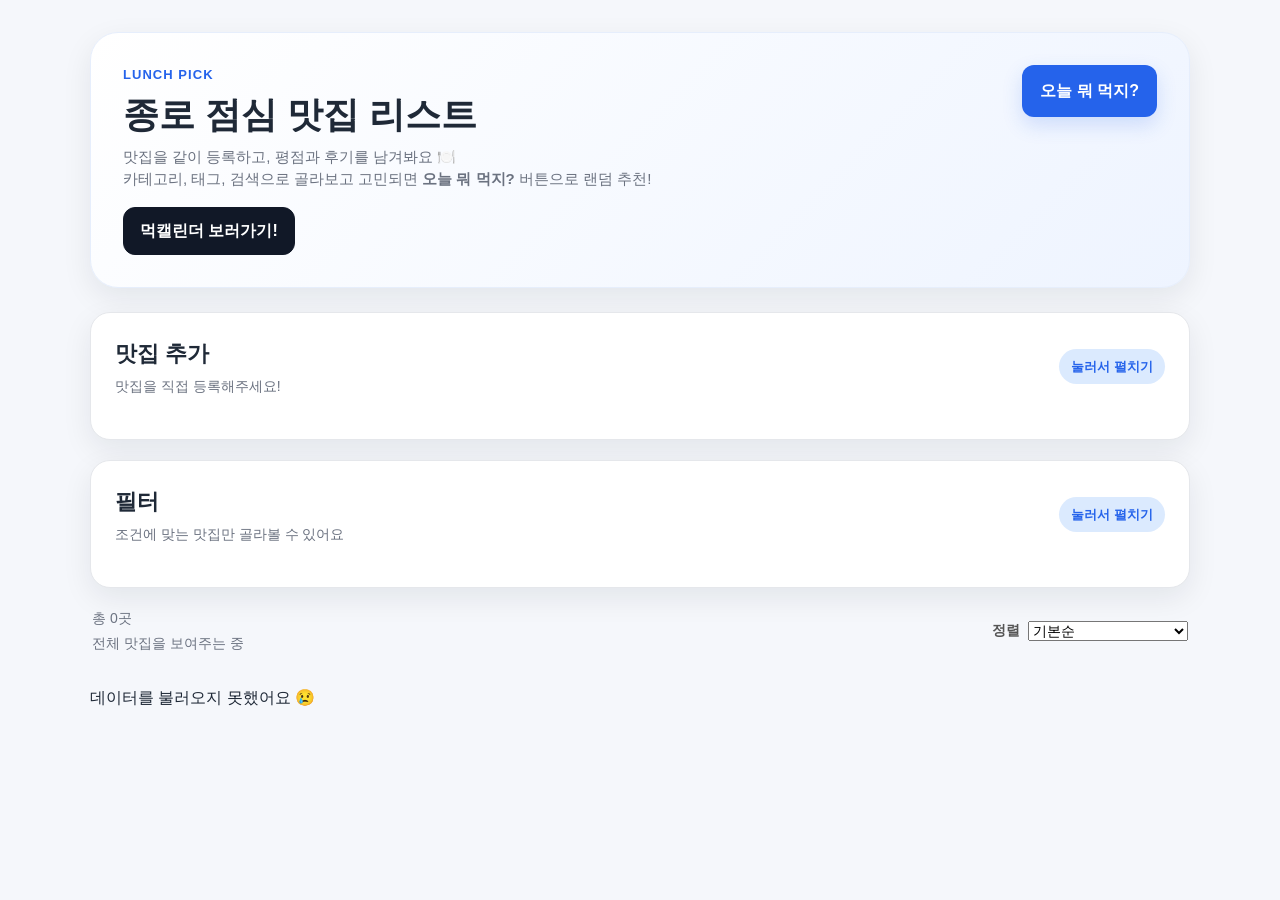
==== index.html @ 469812d0 "평점 수정기능 업데이트" ====
<!doctype html>
<html lang="ko">
  <head>
    <meta charset="UTF-8" />
    <meta name="viewport" content="width=device-width, initial-scale=1.0" />
    <title>종로 점심 맛집 리스트</title>
    <link rel="stylesheet" href="style.css?1" />
  </head>
  <body>
    <div class="container">
      <header class="hero">
        <div>
          <p class="eyebrow">Lunch Pick</p>
          <h1>종로 점심 맛집 리스트</h1>
          <p class="hero-desc">
            맛집을 같이 등록하고, 평점과 후기를 남겨봐요 🍽️<br />
            카테고리, 태그, 검색으로 골라보고 고민되면
            <strong>오늘 뭐 먹지?</strong> 버튼으로 랜덤 추천!
          </p>

          <div class="hero-links">
            <a
              href="https://www.notion.so/7b2b4b9c5d74471f92c752cb8898f00f?v=bfe528cc08d94f528c90e858dbb7b0a2"
              target="_blank"
              rel="noopener noreferrer"
              class="notion-link-btn"
            >
              먹캘린더 보러가기!
            </a>
          </div>
        </div>

        <button id="randomBtn" class="random-btn" type="button">
          오늘 뭐 먹지?
        </button>
      </header>

      <section
        id="randomResult"
        class="random-result hidden"
        aria-live="polite"
      >
        <div class="random-result__content">
          <p class="random-result__label">오늘의 추천</p>
          <h2 id="randomName">맛집 이름</h2>
          <p id="randomMeta" class="random-meta"></p>
          <p id="randomComment" class="random-comment"></p>
        </div>
        <a
          id="randomMapLink"
          class="map-link"
          href="#"
          target="_blank"
          rel="noopener noreferrer"
          >네이버지도 보기</a
        >
      </section>

      <section class="panel add-panel">
        <details class="add-accordion">
          <summary class="add-accordion__summary">
            <div class="section-title-wrap summary-title">
              <div>
                <h2>맛집 추가</h2>
                <p>맛집을 직접 등록해주세요!</p>
              </div>
              <span class="accordion-hint">눌러서 펼치기</span>
            </div>
          </summary>

          <div class="add-accordion__content">
            <form id="addRestaurantForm" class="add-form">
              <div class="form-grid">
                <div class="form-group">
                  <label for="nameInput">가게 이름 *</label>
                  <input
                    type="text"
                    id="nameInput"
                    placeholder="예: 부자돈까스"
                    required
                  />
                </div>

                <div class="form-group">
                  <label for="categoryInput">카테고리</label>
                  <input
                    type="text"
                    id="categoryInput"
                    placeholder="예: 한식, 중식, 카페"
                  />
                </div>

                <div class="form-group">
                  <label for="priceInput">가격</label>
                  <input
                    type="number"
                    id="priceInput"
                    placeholder="예: 10000"
                    min="0"
                  />
                </div>

                <div class="form-group">
                  <label for="createdByInput">등록자</label>
                  <input
                    type="text"
                    id="createdByInput"
                    placeholder="예: 수지"
                  />
                </div>

                <div class="form-group full-width">
                  <label for="commentInput">한줄 설명</label>
                  <input
                    type="text"
                    id="commentInput"
                    placeholder="예: 만두가 맛있고 빨리 나옴"
                  />
                </div>

                <div class="form-group full-width">
                  <label for="tagsInput">태그</label>
                  <input
                    type="text"
                    id="tagsInput"
                    placeholder="예: 혼밥,가성비,빠름"
                  />
                </div>

                <div class="form-group full-width">
                  <label for="mapUrlInput">네이버지도 링크</label>
                  <input
                    type="url"
                    id="mapUrlInput"
                    placeholder="https://map.naver.com/..."
                  />
                </div>
              </div>

              <div class="form-actions">
                <button type="submit" class="primary-btn">맛집 추가하기</button>
              </div>
            </form>
          </div>
        </details>
      </section>

      <section class="panel filters-panel">
        <details class="filter-accordion">
          <summary class="filter-accordion__summary">
            <div class="section-title-wrap summary-title">
              <div>
                <h2>필터</h2>
                <p>조건에 맞는 맛집만 골라볼 수 있어요</p>
              </div>
              <span class="accordion-hint">눌러서 펼치기</span>
            </div>
          </summary>

          <div class="filter-accordion__content">
            <div class="filter-grid">
              <div class="filter-group search-group">
                <label for="searchInput">검색</label>
                <input
                  type="text"
                  id="searchInput"
                  placeholder="가게 이름이나 코멘트 검색"
                />
              </div>

              <div class="filter-group">
                <label for="categoryFilter">카테고리</label>
                <select id="categoryFilter">
                  <option value="all">전체</option>
                </select>
              </div>

              <div class="filter-group full-width">
                <div class="tag-header">
                  <label>태그</label>
                  <button id="resetFiltersBtn" class="reset-btn" type="button">
                    필터 초기화
                  </button>
                </div>
                <div id="tagFilters" class="tag-filters"></div>
              </div>
            </div>
          </div>
        </details>
      </section>
      <section class="summary-bar">
        <div class="summary-info">
          <p id="resultCount">총 0곳</p>
          <p id="activeFilterText">전체 맛집을 보여주는 중</p>
        </div>

        <div class="summary-actions">
          <label for="sortFilter" class="sort-label">정렬</label>
          <select id="sortFilter" class="sort-select">
            <option value="default">기본순</option>
            <option value="priceAsc">가격 낮은순</option>
            <option value="priceDesc">가격 높은순</option>
            <option value="nameAsc">이름순</option>
            <option value="ratingDesc">평점 높은순</option>
            <option value="ratingCountDesc">평점 많은순</option>
          </select>
        </div>
      </section>

      <section>
        <div id="restaurantList" class="restaurant-list"></div>

        <div id="emptyState" class="empty-state hidden">
          <p>조건에 맞는 맛집이 없습니다 😢</p>
          <p>필터를 조금 풀어보거나 검색어를 바꿔보세요!</p>
        </div>
      </section>
    </div>

    <template id="restaurantCardTemplate">
      <article class="card">
        <div class="card-header">
          <div>
            <h3 class="card-title"></h3>
            <p class="card-category"></p>
          </div>
          <p class="card-price"></p>
        </div>

        <p class="card-comment"></p>

        <div class="card-rating-summary">
          <span class="rating-stars static-stars"></span>
          <span class="rating-score"></span>
        </div>

        <div class="card-tags"></div>

        <div class="rating-section">
          <div class="rating-section__top">
            <strong>평점 남기기</strong>
            <span class="rating-guide">클릭해서 1~5점 남기기</span>
          </div>
          <div class="rating-buttons"></div>
        </div>

        <details class="review-section">
          <summary class="review-summary">후기 보기</summary>
          <div class="review-list"></div>
        </details>

        <div class="card-footer">
          <p class="card-created-by"></p>
          <a class="map-link" target="_blank" rel="noopener noreferrer"
            >네이버지도</a
          >
        </div>
      </article>
    </template>

    <div
      id="loadingOverlay"
      class="loading-overlay hidden"
      aria-live="polite"
      aria-busy="true"
    >
      <div class="loading-box">
        <div class="spinner"></div>
        <p>맛집 리스트 불러오는 중...!</p>
      </div>
    </div>
    <script src="script.js"></script>
  </body>
</html>
---- style.css ----
* {
  box-sizing: border-box;
}

:root {
  --bg: #f5f7fb;
  --card: #ffffff;
  --text: #1f2937;
  --subtext: #6b7280;
  --line: #e5e7eb;
  --primary: #2563eb;
  --primary-hover: #1d4ed8;
  --soft-primary: #dbeafe;
  --tag-bg: #eef2ff;
  --tag-text: #4338ca;
  --danger-soft: #fef2f2;
  --shadow: 0 10px 30px rgba(15, 23, 42, 0.08);
  --radius-lg: 20px;
  --radius-md: 14px;
  --radius-sm: 10px;
}

html,
body {
  margin: 0;
  padding: 0;
  font-family: "Pretendard", "Noto Sans KR", sans-serif;
  background: var(--bg);
  color: var(--text);
}

body {
  line-height: 1.5;
}

button,
input,
select {
  font: inherit;
}

button {
  cursor: pointer;
}

a {
  color: inherit;
  text-decoration: none;
}

.container {
  width: min(1100px, calc(100% - 32px));
  margin: 32px auto 60px;
}

.review-bottom {
  display: flex;
  justify-content: space-between;
  align-items: center;
  gap: 8px;
}

.review-edit-btn {
  padding: 4px 8px;
  border: 1px solid #ddd;
  border-radius: 6px;
  background: #fff;
  cursor: pointer;
  font-size: 12px;
}

.review-edit-btn:hover {
  background: #f5f5f5;
}

.summary-bar {
  display: flex;
  justify-content: space-between;
  align-items: center;
  gap: 16px;
  flex-wrap: wrap;
}

.summary-info {
  display: flex;
  flex-direction: column;
  gap: 4px;
}

.summary-actions {
  display: flex;
  align-items: center;
  gap: 8px;
}

.sort-label {
  font-size: 14px;
  font-weight: 600;
  color: #555;
}

.sort-select {
  min-width: 160px;
}

@media (max-width: 768px) {
  .summary-bar {
    align-items: stretch;
  }

  .summary-actions {
    justify-content: flex-end;
  }

  .sort-select {
    width: 100%;
    min-width: 0;
  }
}

.filter-accordion {
  width: 100%;
}

.filter-accordion__summary {
  list-style: none;
  cursor: pointer;
}

.filter-accordion__summary::-webkit-details-marker {
  display: none;
}

.filter-accordion__content {
  margin-top: 18px;
  padding-top: 18px;
  border-top: 1px solid var(--line);
}

.filter-accordion[open] .accordion-hint,
.add-accordion[open] .accordion-hint {
  background: #e5e7eb;
  color: #374151;
}

.loading-overlay {
  position: fixed;
  inset: 0;
  background: rgba(15, 23, 42, 0.35);
  display: flex;
  align-items: center;
  justify-content: center;
  z-index: 9999;
  backdrop-filter: blur(2px);
}

.loading-overlay.hidden {
  display: none;
}

.loading-box {
  min-width: 240px;
  background: #fff;
  border-radius: 18px;
  padding: 24px 28px;
  box-shadow: 0 18px 40px rgba(15, 23, 42, 0.2);
  text-align: center;
}

.loading-box p {
  margin: 14px 0 0;
  color: #374151;
  font-weight: 600;
}

.spinner {
  width: 42px;
  height: 42px;
  margin: 0 auto;
  border: 4px solid #dbeafe;
  border-top-color: var(--primary);
  border-radius: 50%;
  animation: spin 0.8s linear infinite;
}

@keyframes spin {
  to {
    transform: rotate(360deg);
  }
}

.hero-links {
  margin-top: 16px;
  display: flex;
  flex-wrap: wrap;
  gap: 10px;
}

.notion-link-btn {
  display: inline-flex;
  align-items: center;
  justify-content: center;
  padding: 11px 16px;
  border-radius: 12px;
  background: #111827;
  color: #ffffff;
  font-weight: 700;
  border: 1px solid #111827;
  transition: all 0.2s ease;
}

.notion-link-btn:hover {
  background: #1f2937;
  border-color: #1f2937;
  transform: translateY(-1px);
}

.add-accordion {
  width: 100%;
}

.add-accordion__summary {
  list-style: none;
  cursor: pointer;
}

.add-accordion__summary::-webkit-details-marker {
  display: none;
}

.summary-title {
  display: flex;
  align-items: center;
  justify-content: space-between;
  gap: 16px;
  margin-bottom: 0;
}

.accordion-hint {
  flex-shrink: 0;
  font-size: 13px;
  font-weight: 700;
  color: var(--primary);
  background: var(--soft-primary);
  padding: 8px 12px;
  border-radius: 999px;
}

.add-accordion__content {
  margin-top: 18px;
  padding-top: 18px;
  border-top: 1px solid var(--line);
}

.add-accordion[open] .accordion-hint {
  background: #e5e7eb;
  color: #374151;
}

.hero {
  display: flex;
  justify-content: space-between;
  align-items: flex-start;
  gap: 20px;
  background: linear-gradient(135deg, #ffffff 0%, #eef4ff 100%);
  border: 1px solid #e6eefc;
  border-radius: 28px;
  padding: 32px;
  box-shadow: var(--shadow);
  margin-bottom: 24px;
}

.eyebrow {
  margin: 0 0 8px;
  font-size: 13px;
  font-weight: 700;
  color: var(--primary);
  letter-spacing: 0.08em;
  text-transform: uppercase;
}

.hero h1 {
  margin: 0 0 10px;
  font-size: 36px;
  line-height: 1.2;
}

.hero-desc {
  margin: 0;
  color: var(--subtext);
  font-size: 15px;
}

.random-btn,
.primary-btn,
.reset-btn,
.star-rate-btn,
.tag-chip {
  border: none;
  transition: all 0.2s ease;
}

.random-btn,
.primary-btn {
  background: var(--primary);
  color: #fff;
  border-radius: 12px;
  padding: 14px 18px;
  font-weight: 700;
  box-shadow: 0 8px 20px rgba(37, 99, 235, 0.18);
}

.random-btn:hover,
.primary-btn:hover {
  background: var(--primary-hover);
  transform: translateY(-1px);
}

.panel {
  background: var(--card);
  border: 1px solid var(--line);
  border-radius: var(--radius-lg);
  padding: 24px;
  box-shadow: var(--shadow);
  margin-bottom: 20px;
}

.section-title-wrap {
  margin-bottom: 18px;
}

.section-title-wrap h2 {
  margin: 0 0 6px;
  font-size: 22px;
}

.section-title-wrap p {
  margin: 0;
  color: var(--subtext);
  font-size: 14px;
}

.random-result {
  display: flex;
  justify-content: space-between;
  align-items: center;
  gap: 20px;
  background: #fff8eb;
  border: 1px solid #fde7b0;
  border-radius: var(--radius-lg);
  padding: 22px 24px;
  margin-bottom: 20px;
  box-shadow: var(--shadow);
}

.random-result.hidden,
.empty-state.hidden {
  display: none;
}

.random-result__label {
  margin: 0 0 8px;
  color: #b45309;
  font-size: 13px;
  font-weight: 700;
}

.random-result h2 {
  margin: 0 0 8px;
  font-size: 28px;
}

.random-meta,
.random-comment {
  margin: 0;
  color: #6b4f1d;
}

.random-comment {
  margin-top: 6px;
}

.map-link {
  display: inline-flex;
  align-items: center;
  justify-content: center;
  min-width: 120px;
  padding: 10px 14px;
  background: #fff;
  border: 1px solid var(--line);
  border-radius: 10px;
  font-weight: 600;
  color: var(--text);
}

.map-link:hover {
  border-color: var(--primary);
  color: var(--primary);
}

.add-form,
.filter-grid {
  display: grid;
  gap: 16px;
}

.form-grid {
  display: grid;
  grid-template-columns: repeat(2, minmax(0, 1fr));
  gap: 16px;
}

.form-group,
.filter-group {
  display: flex;
  flex-direction: column;
  gap: 8px;
}

.form-group label,
.filter-group label {
  font-size: 14px;
  font-weight: 700;
}

.form-group input,
.filter-group input,
.filter-group select {
  width: 100%;
  height: 46px;
  padding: 0 14px;
  border: 1px solid var(--line);
  border-radius: 12px;
  background: #fff;
  color: var(--text);
}

.form-group input:focus,
.filter-group input:focus,
.filter-group select:focus {
  outline: none;
  border-color: #93c5fd;
  box-shadow: 0 0 0 4px rgba(147, 197, 253, 0.25);
}

.full-width {
  grid-column: 1 / -1;
}

.form-actions {
  margin-top: 4px;
}

.search-group {
  min-width: 0;
}

.tag-header {
  display: flex;
  align-items: center;
  justify-content: space-between;
  gap: 12px;
}

.reset-btn {
  background: #f3f4f6;
  color: #374151;
  border-radius: 10px;
  padding: 10px 14px;
  font-weight: 600;
}

.reset-btn:hover {
  background: #e5e7eb;
}

.tag-filters {
  display: flex;
  flex-wrap: wrap;
  gap: 10px;
}

.tag-chip {
  background: #f8fafc;
  color: #334155;
  border: 1px solid #dbe3ef;
  border-radius: 999px;
  padding: 10px 14px;
  font-size: 14px;
  font-weight: 600;
}

.tag-chip:hover {
  border-color: #93c5fd;
  color: var(--primary);
}

.tag-chip.active {
  background: var(--soft-primary);
  color: var(--primary);
  border-color: #93c5fd;
}

.summary-bar {
  display: flex;
  justify-content: space-between;
  align-items: center;
  gap: 12px;
  margin: 18px 2px 16px;
  color: var(--subtext);
  font-size: 14px;
}

.summary-bar p {
  margin: 0;
}

.restaurant-list {
  display: grid;
  gap: 16px;
}

.card {
  background: var(--card);
  border: 1px solid var(--line);
  border-radius: var(--radius-lg);
  padding: 22px;
  box-shadow: var(--shadow);
}

.card-header {
  display: flex;
  justify-content: space-between;
  align-items: flex-start;
  gap: 16px;
  margin-bottom: 12px;
}

.card-title {
  margin: 0 0 6px;
  font-size: 22px;
  line-height: 1.3;
}

.card-category {
  margin: 0;
  color: var(--subtext);
  font-size: 14px;
  font-weight: 600;
}

.card-price {
  margin: 0;
  white-space: nowrap;
  font-weight: 800;
  font-size: 18px;
  color: var(--primary);
}

.card-comment {
  margin: 0 0 14px;
  color: #374151;
}

.card-rating-summary {
  display: flex;
  align-items: center;
  gap: 10px;
  margin-bottom: 14px;
  font-size: 14px;
}

.rating-stars,
.review-stars {
  letter-spacing: 0.08em;
  color: #f59e0b;
  font-weight: 700;
}

.rating-score {
  color: var(--subtext);
  font-weight: 600;
}

.card-tags {
  display: flex;
  flex-wrap: wrap;
  gap: 8px;
  margin-bottom: 16px;
}

.tag {
  display: inline-flex;
  align-items: center;
  padding: 7px 12px;
  border-radius: 999px;
  background: var(--tag-bg);
  color: var(--tag-text);
  font-size: 13px;
  font-weight: 700;
}

.tag.empty {
  background: #f3f4f6;
  color: #6b7280;
}

.rating-section {
  background: #f8fafc;
  border: 1px solid #e8edf5;
  border-radius: 14px;
  padding: 14px;
  margin-bottom: 14px;
}

.rating-section__top {
  display: flex;
  justify-content: space-between;
  align-items: center;
  gap: 12px;
  margin-bottom: 10px;
}

.rating-guide {
  color: var(--subtext);
  font-size: 13px;
}

.rating-buttons {
  display: flex;
  flex-wrap: wrap;
  gap: 8px;
}

.star-rate-btn {
  background: #fff;
  color: #374151;
  border: 1px solid #dbe3ef;
  border-radius: 10px;
  padding: 9px 12px;
  font-weight: 700;
}

.star-rate-btn:hover {
  background: #fff7e6;
  border-color: #fbbf24;
  color: #b45309;
}

.review-section {
  margin-bottom: 14px;
}

.review-summary {
  cursor: pointer;
  font-weight: 700;
  color: #374151;
  margin-bottom: 12px;
}

.review-list {
  margin-top: 12px;
  display: grid;
  gap: 10px;
}

.review-item {
  padding: 12px 14px;
  border-radius: 12px;
  background: #fafafa;
  border: 1px solid #ececec;
}

.review-item p {
  margin: 0;
}

.review-memo {
  margin-top: 4px !important;
  color: #374151;
}

.review-meta {
  margin-top: 6px !important;
  color: var(--subtext);
  font-size: 13px;
}

.review-empty {
  margin: 0;
  color: var(--subtext);
}

.card-footer {
  display: flex;
  justify-content: space-between;
  align-items: center;
  gap: 12px;
  padding-top: 8px;
  border-top: 1px solid #f0f2f5;
}

.card-created-by {
  margin: 0;
  color: var(--subtext);
  font-size: 13px;
}

.empty-state {
  background: var(--card);
  border: 1px dashed #cbd5e1;
  border-radius: var(--radius-lg);
  padding: 28px;
  text-align: center;
  color: var(--subtext);
  box-shadow: var(--shadow);
}

.empty-state p {
  margin: 0;
}

.empty-state p + p {
  margin-top: 8px;
}

@media (max-width: 900px) {
  .hero,
  .random-result,
  .card-header,
  .card-footer,
  .rating-section__top,
  .summary-bar,
  .tag-header {
    flex-direction: column;
    align-items: flex-start;
  }

  .hero {
    padding: 26px;
  }

  .random-btn {
    width: 100%;
  }

  .form-grid {
    grid-template-columns: 1fr;
  }
}

@media (max-width: 640px) {
  .container {
    width: min(100% - 20px, 1100px);
    margin-top: 20px;
    margin-bottom: 40px;
  }

  .hero,
  .panel,
  .card,
  .random-result {
    padding: 18px;
    border-radius: 18px;
  }

  .hero h1 {
    font-size: 28px;
  }

  .random-result h2 {
    font-size: 24px;
  }

  .card-title {
    font-size: 20px;
  }

  .form-group input,
  .filter-group input,
  .filter-group select {
    height: 44px;
  }

  .rating-buttons {
    gap: 6px;
  }

  .star-rate-btn,
  .tag-chip,
  .reset-btn,
  .map-link {
    width: auto;
  }
}
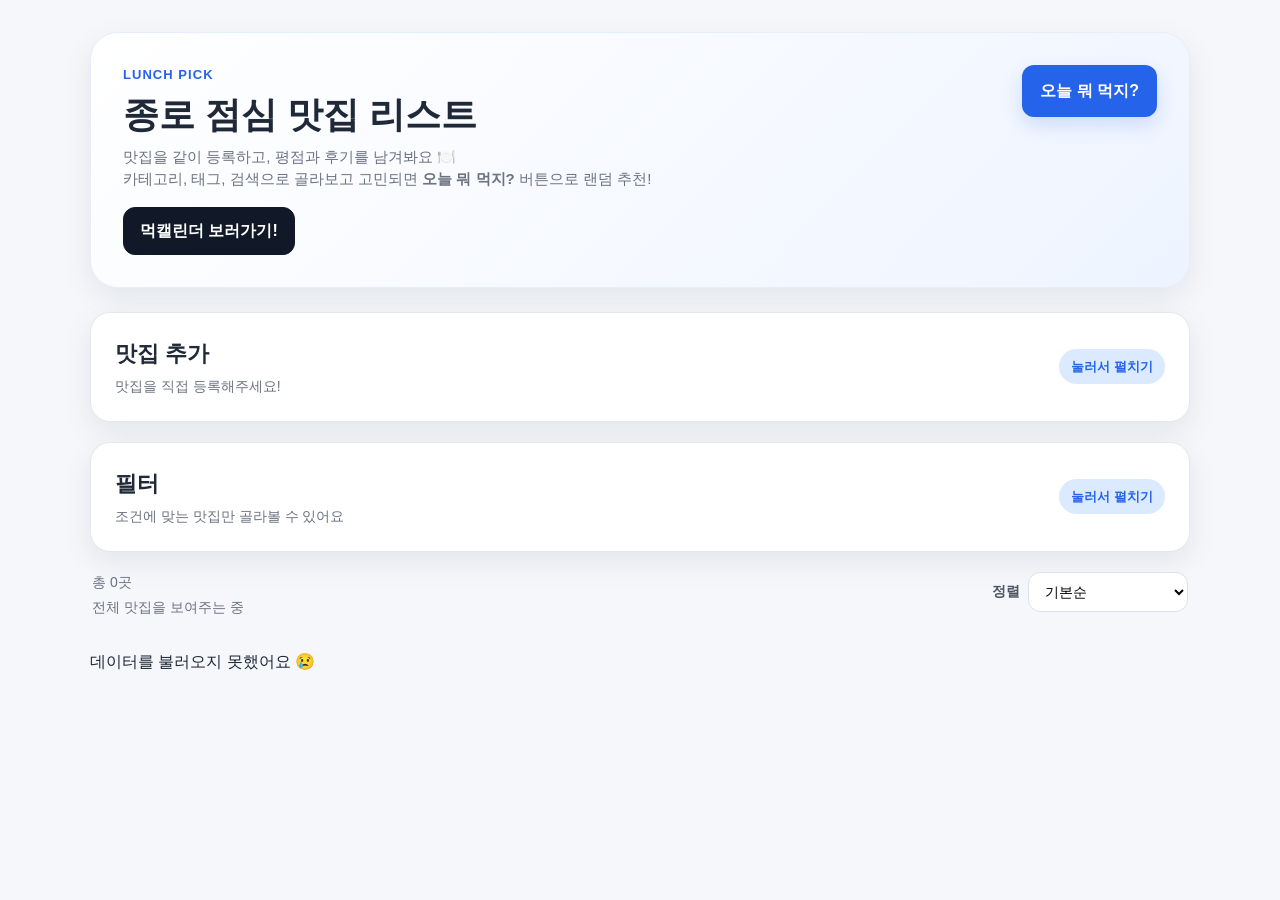
==== commit 1e01053b: "CSS 수정" ====
--- a/index.html
+++ b/index.html
@@ -4,7 +4,7 @@
     <meta charset="UTF-8" />
     <meta name="viewport" content="width=device-width, initial-scale=1.0" />
     <title>종로 점심 맛집 리스트</title>
-    <link rel="stylesheet" href="style.css?1" />
+    <link rel="stylesheet" href="style.css?10" />
   </head>
   <body>
     <div class="container">
@@ -258,6 +258,77 @@
       </article>
     </template>
 
+    <div id="ratingModal" class="modal hidden">
+      <div class="modal-backdrop" data-close="ratingModal"></div>
+
+      <div class="modal-content">
+        <button type="button" class="modal-close" data-close="ratingModal">
+          ×
+        </button>
+
+        <h3 id="ratingModalTitle">평점 남기기</h3>
+
+        <div class="modal-form">
+          <label>
+            이름
+            <input
+              type="text"
+              id="ratingCreatedBy"
+              maxlength="20"
+              placeholder="취소 시 익명 아님, 그냥 비워두면 익명"
+            />
+          </label>
+
+          <label>
+            평점
+            <select id="ratingScore">
+              <option value="5">5점</option>
+              <option value="4">4점</option>
+              <option value="3">3점</option>
+              <option value="2">2점</option>
+              <option value="1">1점</option>
+            </select>
+          </label>
+
+          <label>
+            한줄 후기
+            <textarea
+              id="ratingMemo"
+              rows="4"
+              maxlength="200"
+              placeholder="맛, 가격, 분위기 등 자유롭게"
+            ></textarea>
+          </label>
+
+          <label>
+            비밀번호
+            <input
+              type="password"
+              id="ratingPassword"
+              maxlength="4"
+              inputmode="numeric"
+              placeholder="숫자 4자리"
+            />
+          </label>
+
+          <p id="ratingModalError" class="modal-error"></p>
+
+          <div class="modal-actions">
+            <button
+              type="button"
+              class="btn-secondary"
+              data-close="ratingModal"
+            >
+              취소
+            </button>
+            <button type="button" class="btn-primary" id="ratingSubmitBtn">
+              등록
+            </button>
+          </div>
+        </div>
+      </div>
+    </div>
+
     <div
       id="loadingOverlay"
       class="loading-overlay hidden"
@@ -269,6 +340,6 @@
         <p>맛집 리스트 불러오는 중...!</p>
       </div>
     </div>
-    <script src="script.js"></script>
+    <script src="script.js?1"></script>
   </body>
 </html>
--- a/style.css
+++ b/style.css
@@ -35,7 +35,8 @@
 
 button,
 input,
-select {
+select,
+textarea {
   font: inherit;
 }
 
@@ -48,101 +49,119 @@
   text-decoration: none;
 }
 
+.hidden {
+  display: none !important;
+}
+
 .container {
   width: min(1100px, calc(100% - 32px));
   margin: 32px auto 60px;
 }
 
-.review-bottom {
-  display: flex;
-  justify-content: space-between;
-  align-items: center;
-  gap: 8px;
-}
-
-.review-edit-btn {
-  padding: 4px 8px;
-  border: 1px solid #ddd;
-  border-radius: 6px;
+/* modal */
+.modal {
+  position: fixed;
+  inset: 0;
+  z-index: 1000;
+}
+
+.modal-backdrop {
+  position: absolute;
+  inset: 0;
+  background: rgba(0, 0, 0, 0.45);
+}
+
+.modal-content {
+  position: relative;
+  width: min(92vw, 420px);
+  margin: 8vh auto 0;
   background: #fff;
+  border-radius: 18px;
+  padding: 22px 20px 20px;
+  z-index: 1;
+  box-shadow: 0 18px 40px rgba(15, 23, 42, 0.18);
+}
+
+.modal-close {
+  position: absolute;
+  top: 10px;
+  right: 12px;
+  border: 0;
+  background: transparent;
+  font-size: 24px;
   cursor: pointer;
-  font-size: 12px;
-}
-
-.review-edit-btn:hover {
-  background: #f5f5f5;
-}
-
-.summary-bar {
-  display: flex;
-  justify-content: space-between;
-  align-items: center;
-  gap: 16px;
-  flex-wrap: wrap;
-}
-
-.summary-info {
+  color: #6b7280;
+}
+
+.modal-form {
   display: flex;
   flex-direction: column;
-  gap: 4px;
-}
-
-.summary-actions {
-  display: flex;
-  align-items: center;
-  gap: 8px;
-}
-
-.sort-label {
+  gap: 14px;
+}
+
+.modal-form label {
+  display: flex;
+  flex-direction: column;
+  gap: 6px;
   font-size: 14px;
   font-weight: 600;
-  color: #555;
-}
-
-.sort-select {
-  min-width: 160px;
-}
-
-@media (max-width: 768px) {
-  .summary-bar {
-    align-items: stretch;
-  }
-
-  .summary-actions {
-    justify-content: flex-end;
-  }
-
-  .sort-select {
-    width: 100%;
-    min-width: 0;
-  }
-}
-
-.filter-accordion {
+}
+
+.modal-form input,
+.modal-form select,
+.modal-form textarea {
   width: 100%;
-}
-
-.filter-accordion__summary {
-  list-style: none;
-  cursor: pointer;
-}
-
-.filter-accordion__summary::-webkit-details-marker {
-  display: none;
-}
-
-.filter-accordion__content {
-  margin-top: 18px;
-  padding-top: 18px;
-  border-top: 1px solid var(--line);
-}
-
-.filter-accordion[open] .accordion-hint,
-.add-accordion[open] .accordion-hint {
-  background: #e5e7eb;
+  padding: 10px 12px;
+  font-size: 14px;
+  border: 1px solid #d8dee8;
+  border-radius: 12px;
+  background: #fff;
+}
+
+.modal-form input:focus,
+.modal-form select:focus,
+.modal-form textarea:focus {
+  outline: none;
+  border-color: #93c5fd;
+  box-shadow: 0 0 0 4px rgba(147, 197, 253, 0.2);
+}
+
+.modal-form textarea {
+  resize: vertical;
+}
+
+.modal-error {
+  min-height: 18px;
+  margin: 0;
+  font-size: 13px;
+  color: #dc2626;
+}
+
+.modal-actions {
+  display: flex;
+  justify-content: flex-end;
+  gap: 8px;
+}
+
+.btn-primary,
+.btn-secondary {
+  border: 0;
+  border-radius: 10px;
+  padding: 10px 14px;
+  font-weight: 700;
+}
+
+.btn-secondary {
+  background: #eef1f5;
   color: #374151;
 }
 
+.btn-primary {
+  background: #222;
+  color: #fff;
+}
+
+/* loading */
 .loading-overlay {
   position: fixed;
   inset: 0;
@@ -189,74 +208,7 @@
   }
 }
 
-.hero-links {
-  margin-top: 16px;
-  display: flex;
-  flex-wrap: wrap;
-  gap: 10px;
-}
-
-.notion-link-btn {
-  display: inline-flex;
-  align-items: center;
-  justify-content: center;
-  padding: 11px 16px;
-  border-radius: 12px;
-  background: #111827;
-  color: #ffffff;
-  font-weight: 700;
-  border: 1px solid #111827;
-  transition: all 0.2s ease;
-}
-
-.notion-link-btn:hover {
-  background: #1f2937;
-  border-color: #1f2937;
-  transform: translateY(-1px);
-}
-
-.add-accordion {
-  width: 100%;
-}
-
-.add-accordion__summary {
-  list-style: none;
-  cursor: pointer;
-}
-
-.add-accordion__summary::-webkit-details-marker {
-  display: none;
-}
-
-.summary-title {
-  display: flex;
-  align-items: center;
-  justify-content: space-between;
-  gap: 16px;
-  margin-bottom: 0;
-}
-
-.accordion-hint {
-  flex-shrink: 0;
-  font-size: 13px;
-  font-weight: 700;
-  color: var(--primary);
-  background: var(--soft-primary);
-  padding: 8px 12px;
-  border-radius: 999px;
-}
-
-.add-accordion__content {
-  margin-top: 18px;
-  padding-top: 18px;
-  border-top: 1px solid var(--line);
-}
-
-.add-accordion[open] .accordion-hint {
-  background: #e5e7eb;
-  color: #374151;
-}
-
+/* hero */
 .hero {
   display: flex;
   justify-content: space-between;
@@ -291,6 +243,33 @@
   font-size: 15px;
 }
 
+.hero-links {
+  margin-top: 16px;
+  display: flex;
+  flex-wrap: wrap;
+  gap: 10px;
+}
+
+.notion-link-btn {
+  display: inline-flex;
+  align-items: center;
+  justify-content: center;
+  padding: 11px 16px;
+  border-radius: 12px;
+  background: #111827;
+  color: #ffffff;
+  font-weight: 700;
+  border: 1px solid #111827;
+  transition: all 0.2s ease;
+}
+
+.notion-link-btn:hover {
+  background: #1f2937;
+  border-color: #1f2937;
+  transform: translateY(-1px);
+}
+
+/* buttons */
 .random-btn,
 .primary-btn,
 .reset-btn,
@@ -316,6 +295,19 @@
   transform: translateY(-1px);
 }
 
+.reset-btn {
+  background: #f3f4f6;
+  color: #374151;
+  border-radius: 10px;
+  padding: 10px 14px;
+  font-weight: 600;
+}
+
+.reset-btn:hover {
+  background: #e5e7eb;
+}
+
+/* panels */
 .panel {
   background: var(--card);
   border: 1px solid var(--line);
@@ -340,6 +332,55 @@
   font-size: 14px;
 }
 
+/* accordion */
+.filter-accordion,
+.add-accordion {
+  width: 100%;
+}
+
+.filter-accordion__summary,
+.add-accordion__summary {
+  list-style: none;
+  cursor: pointer;
+}
+
+.filter-accordion__summary::-webkit-details-marker,
+.add-accordion__summary::-webkit-details-marker {
+  display: none;
+}
+
+.filter-accordion__content,
+.add-accordion__content {
+  margin-top: 18px;
+  padding-top: 18px;
+  border-top: 1px solid var(--line);
+}
+
+.summary-title {
+  display: flex;
+  align-items: center;
+  justify-content: space-between;
+  gap: 16px;
+  margin-bottom: 0;
+}
+
+.accordion-hint {
+  flex-shrink: 0;
+  font-size: 13px;
+  font-weight: 700;
+  color: var(--primary);
+  background: var(--soft-primary);
+  padding: 8px 12px;
+  border-radius: 999px;
+}
+
+.filter-accordion[open] .accordion-hint,
+.add-accordion[open] .accordion-hint {
+  background: #e5e7eb;
+  color: #374151;
+}
+
+/* random result */
 .random-result {
   display: flex;
   justify-content: space-between;
@@ -398,6 +439,7 @@
   color: var(--primary);
 }
 
+/* forms */
 .add-form,
 .filter-grid {
   display: grid;
@@ -462,18 +504,6 @@
   gap: 12px;
 }
 
-.reset-btn {
-  background: #f3f4f6;
-  color: #374151;
-  border-radius: 10px;
-  padding: 10px 14px;
-  font-weight: 600;
-}
-
-.reset-btn:hover {
-  background: #e5e7eb;
-}
-
 .tag-filters {
   display: flex;
   flex-wrap: wrap;
@@ -501,11 +531,12 @@
   border-color: #93c5fd;
 }
 
+/* summary */
 .summary-bar {
   display: flex;
   justify-content: space-between;
-  align-items: center;
-  gap: 12px;
+  align-items: flex-start;
+  gap: 14px;
   margin: 18px 2px 16px;
   color: var(--subtext);
   font-size: 14px;
@@ -515,6 +546,36 @@
   margin: 0;
 }
 
+.summary-info {
+  display: flex;
+  flex-direction: column;
+  gap: 4px;
+}
+
+.summary-actions {
+  display: flex;
+  align-items: center;
+  gap: 8px;
+  flex-shrink: 0;
+}
+
+.sort-label {
+  font-size: 14px;
+  font-weight: 700;
+  color: #4b5563;
+  white-space: nowrap;
+}
+
+.sort-select {
+  min-width: 160px;
+  height: 40px;
+  padding: 0 12px;
+  border: 1px solid #dbe3ef;
+  border-radius: 12px;
+  background: #fff;
+}
+
+/* list */
 .restaurant-list {
   display: grid;
   gap: 16px;
@@ -605,6 +666,7 @@
   color: #6b7280;
 }
 
+/* rating section */
 .rating-section {
   background: #f8fafc;
   border: 1px solid #e8edf5;
@@ -647,6 +709,7 @@
   color: #b45309;
 }
 
+/* reviews */
 .review-section {
   margin-bottom: 14px;
 }
@@ -661,29 +724,80 @@
 .review-list {
   margin-top: 12px;
   display: grid;
+  gap: 12px;
+}
+
+.review-item {
+  padding: 14px 16px;
+  border-radius: 14px;
+  background: #ffffff;
+  border: 1px solid #e8edf5;
+  box-shadow: 0 4px 14px rgba(15, 23, 42, 0.04);
+}
+
+.review-item p {
+  margin: 0;
+}
+
+.review-stars {
+  margin-bottom: 8px !important;
+  font-size: 14px;
+}
+
+.review-memo {
+  color: #374151;
+  line-height: 1.55;
+}
+
+.review-bottom {
+  margin-top: 12px;
+  display: flex;
+  flex-direction: column;
+  align-items: flex-start;
   gap: 10px;
 }
 
-.review-item {
-  padding: 12px 14px;
-  border-radius: 12px;
-  background: #fafafa;
-  border: 1px solid #ececec;
-}
-
-.review-item p {
-  margin: 0;
-}
-
-.review-memo {
-  margin-top: 4px !important;
-  color: #374151;
-}
-
 .review-meta {
-  margin-top: 6px !important;
   color: var(--subtext);
   font-size: 13px;
+  line-height: 1.4;
+}
+
+.review-actions {
+  display: flex;
+  gap: 6px;
+  width: auto;
+  flex-shrink: 0;
+}
+
+.review-edit-btn,
+.review-delete-btn {
+  flex: none;
+  width: auto;
+  height: 26px;
+  padding: 0 10px;
+  border-radius: 999px;
+  font-size: 12px;
+}
+
+.review-edit-btn {
+  border: 1px solid #bfd5ff;
+  background: #edf4ff;
+  color: #2563eb;
+}
+
+.review-edit-btn:hover {
+  background: #dbeafe;
+}
+
+.review-delete-btn {
+  border: 1px solid #f8b4b4;
+  background: #fff1f1;
+  color: #dc2626;
+}
+
+.review-delete-btn:hover {
+  background: #fee2e2;
 }
 
 .review-empty {
@@ -724,13 +838,13 @@
   margin-top: 8px;
 }
 
+/* tablet */
 @media (max-width: 900px) {
   .hero,
   .random-result,
   .card-header,
   .card-footer,
   .rating-section__top,
-  .summary-bar,
   .tag-header {
     flex-direction: column;
     align-items: flex-start;
@@ -749,6 +863,7 @@
   }
 }
 
+/* mobile */
 @media (max-width: 640px) {
   .container {
     width: min(100% - 20px, 1100px);
@@ -782,14 +897,116 @@
     height: 44px;
   }
 
+  .summary-bar {
+    flex-direction: column;
+    align-items: flex-start;
+    gap: 8px;
+  }
+
+  .summary-actions {
+    width: 100%;
+    justify-content: flex-start;
+  }
+
+  .sort-label {
+    font-size: 15px;
+  }
+
+  .sort-select {
+    min-width: 120px;
+    max-width: 180px;
+    width: auto;
+  }
+
   .rating-buttons {
     gap: 6px;
   }
 
-  .star-rate-btn,
-  .tag-chip,
-  .reset-btn,
-  .map-link {
-    width: auto;
-  }
-}
+  .star-rate-btn {
+    min-width: 48px;
+    padding: 9px 10px;
+  }
+}
+@media (min-width: 768px) {
+  .review-edit-btn,
+  .review-delete-btn {
+    height: 28px;
+    font-size: 13px;
+    padding: 0 12px;
+  }
+}
+.review-top {
+  display: flex;
+  justify-content: space-between;
+  align-items: center;
+  gap: 10px;
+}
+
+.review-item {
+  padding: 14px;
+  border-radius: 12px;
+}
+
+.review-memo {
+  font-size: 15px;
+}
+
+.review-bottom {
+  margin-top: 6px;
+}
+
+.review-actions {
+  display: flex;
+  gap: 6px;
+  flex-shrink: 0;
+}
+
+.review-edit-btn,
+.review-delete-btn {
+  height: 26px;
+  padding: 0 10px;
+  border-radius: 999px;
+  font-size: 12px;
+  font-weight: 600;
+  line-height: 1;
+  display: inline-flex;
+  align-items: center;
+  justify-content: center;
+  white-space: nowrap;
+}
+
+/* 수정 */
+.review-edit-btn {
+  border: 1px solid #dbeafe;
+  background: #f0f6ff;
+  color: #2563eb;
+}
+
+/* 삭제 */
+.review-delete-btn {
+  border: 1px solid #fde2e2;
+  background: #fff5f5;
+  color: #dc2626;
+}
+
+.tag-chip,
+.reset-btn,
+.map-link {
+  width: auto;
+}
+
+.modal-content {
+  width: min(94vw, 420px);
+  margin-top: 6vh;
+  padding: 20px 18px 18px;
+}
+
+.modal-actions {
+  width: 100%;
+}
+
+.btn-primary,
+.btn-secondary {
+  flex: 1;
+  justify-content: center;
+}
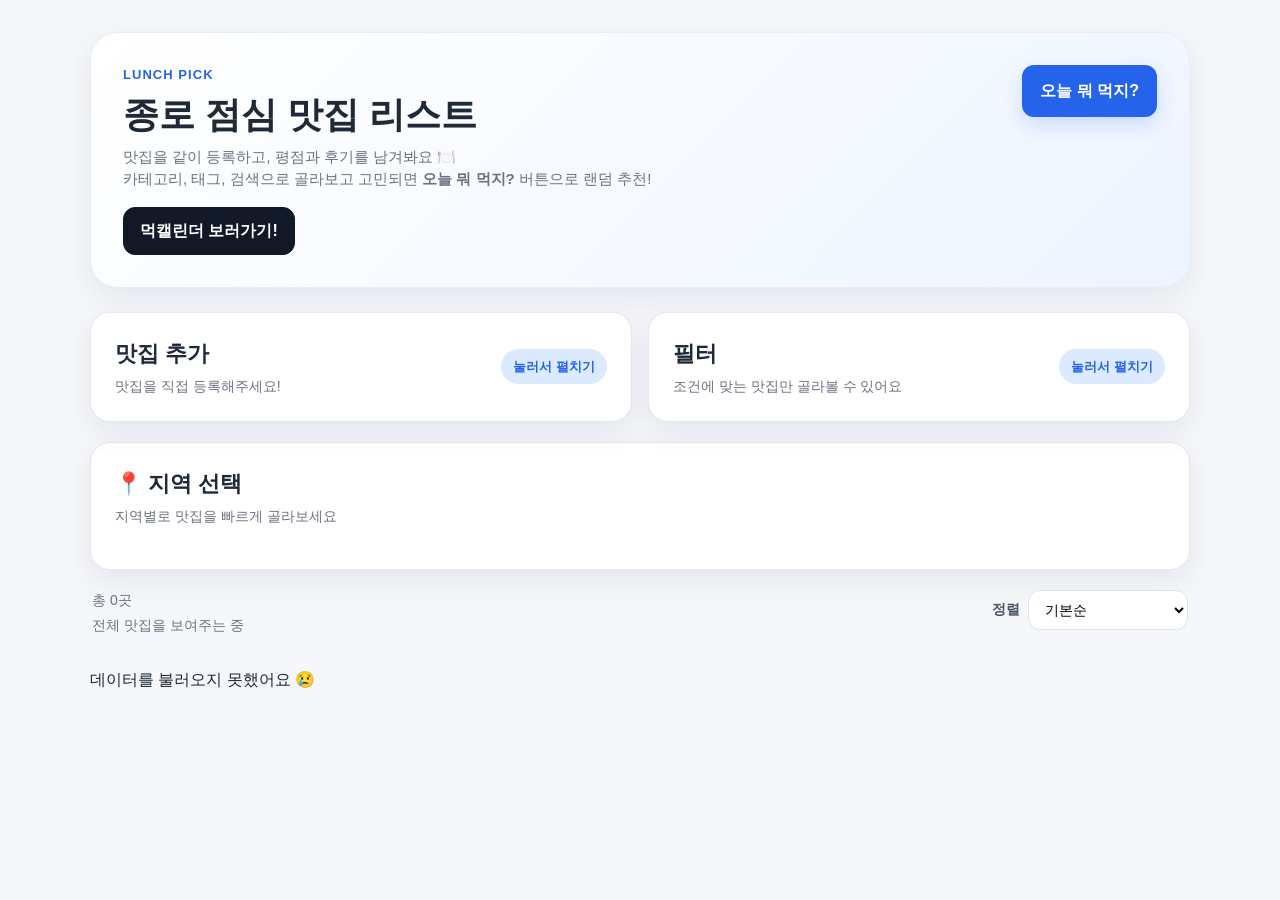
==== commit b8f6d446: "area추가, 기타버그 수정" ====
--- a/index.html
+++ b/index.html
@@ -4,7 +4,7 @@
     <meta charset="UTF-8" />
     <meta name="viewport" content="width=device-width, initial-scale=1.0" />
     <title>종로 점심 맛집 리스트</title>
-    <link rel="stylesheet" href="style.css?10" />
+    <link rel="stylesheet" href="style.css?260414" />
   </head>
   <body>
     <div class="container">
@@ -56,138 +56,173 @@
         >
       </section>
 
-      <section class="panel add-panel">
-        <details class="add-accordion">
-          <summary class="add-accordion__summary">
-            <div class="section-title-wrap summary-title">
-              <div>
-                <h2>맛집 추가</h2>
-                <p>맛집을 직접 등록해주세요!</p>
+      <div class="top-panels">
+        <section class="panel add-panel">
+          <details class="add-accordion">
+            <summary class="add-accordion__summary">
+              <div class="section-title-wrap summary-title">
+                <div>
+                  <h2>맛집 추가</h2>
+                  <p>맛집을 직접 등록해주세요!</p>
+                </div>
+                <span class="accordion-hint">눌러서 펼치기</span>
               </div>
-              <span class="accordion-hint">눌러서 펼치기</span>
+            </summary>
+
+            <div class="add-accordion__content">
+              <form id="addRestaurantForm" class="add-form">
+                <div class="form-grid">
+                  <div class="form-group">
+                    <label for="nameInput">가게 이름 *</label>
+                    <input
+                      type="text"
+                      id="nameInput"
+                      placeholder="예: 부자돈까스"
+                      required
+                    />
+                  </div>
+
+                  <div class="form-group">
+                    <label for="nameInput">위치 선택 *</label>
+                    <select id="areaInput" class="area-select" required>
+                      <option value="">위치 선택</option>
+                      <option value="회사앞">회사앞</option>
+                      <option value="종로3가역">종로3가역</option>
+                      <option value="종각역">종각역</option>
+                      <option value="을지로3가역">을지로3가역</option>
+                      <option value="익선동">익선동</option>
+                      <option value="을지로입구역">을지로입구역</option>
+                      <option value="인사동">인사동</option>
+                      <option value="기타">기타</option>
+                    </select>
+                  </div>
+
+                  <div class="form-group">
+                    <label for="categoryInput">카테고리</label>
+                    <input
+                      type="text"
+                      id="categoryInput"
+                      placeholder="예: 한식, 중식, 카페"
+                    />
+                  </div>
+
+                  <div class="form-group">
+                    <label for="priceInput">가격</label>
+                    <input
+                      type="number"
+                      id="priceInput"
+                      placeholder="예: 10000"
+                      min="0"
+                    />
+                  </div>
+
+                  <div class="form-group">
+                    <label for="createdByInput">등록자</label>
+                    <input
+                      type="text"
+                      id="createdByInput"
+                      placeholder="예: 수지"
+                    />
+                  </div>
+
+                  <div class="form-group full-width">
+                    <label for="commentInput">한줄 설명</label>
+                    <input
+                      type="text"
+                      id="commentInput"
+                      placeholder="예: 만두가 맛있고 빨리 나옴"
+                    />
+                  </div>
+
+                  <div class="form-group full-width">
+                    <label for="tagsInput">태그</label>
+                    <input
+                      type="text"
+                      id="tagsInput"
+                      placeholder="예: 혼밥,가성비,빠름"
+                    />
+                  </div>
+
+                  <div class="form-group full-width">
+                    <label for="mapUrlInput">네이버지도 링크</label>
+                    <input
+                      type="url"
+                      id="mapUrlInput"
+                      placeholder="https://map.naver.com/..."
+                    />
+                  </div>
+                </div>
+
+                <div class="form-actions">
+                  <button type="submit" class="primary-btn">
+                    맛집 추가하기
+                  </button>
+                </div>
+              </form>
             </div>
-          </summary>
-
-          <div class="add-accordion__content">
-            <form id="addRestaurantForm" class="add-form">
-              <div class="form-grid">
-                <div class="form-group">
-                  <label for="nameInput">가게 이름 *</label>
+          </details>
+        </section>
+
+        <section class="panel filters-panel">
+          <details class="filter-accordion">
+            <summary class="filter-accordion__summary">
+              <div class="section-title-wrap summary-title">
+                <div>
+                  <h2>필터</h2>
+                  <p>조건에 맞는 맛집만 골라볼 수 있어요</p>
+                </div>
+                <span class="accordion-hint">눌러서 펼치기</span>
+              </div>
+            </summary>
+
+            <div class="filter-accordion__content">
+              <div class="filter-grid">
+                <div class="filter-group search-group">
+                  <label for="searchInput">검색</label>
                   <input
                     type="text"
-                    id="nameInput"
-                    placeholder="예: 부자돈까스"
-                    required
+                    id="searchInput"
+                    placeholder="가게 이름이나 코멘트 검색"
                   />
                 </div>
 
-                <div class="form-group">
-                  <label for="categoryInput">카테고리</label>
-                  <input
-                    type="text"
-                    id="categoryInput"
-                    placeholder="예: 한식, 중식, 카페"
-                  />
-                </div>
-
-                <div class="form-group">
-                  <label for="priceInput">가격</label>
-                  <input
-                    type="number"
-                    id="priceInput"
-                    placeholder="예: 10000"
-                    min="0"
-                  />
-                </div>
-
-                <div class="form-group">
-                  <label for="createdByInput">등록자</label>
-                  <input
-                    type="text"
-                    id="createdByInput"
-                    placeholder="예: 수지"
-                  />
-                </div>
-
-                <div class="form-group full-width">
-                  <label for="commentInput">한줄 설명</label>
-                  <input
-                    type="text"
-                    id="commentInput"
-                    placeholder="예: 만두가 맛있고 빨리 나옴"
-                  />
-                </div>
-
-                <div class="form-group full-width">
-                  <label for="tagsInput">태그</label>
-                  <input
-                    type="text"
-                    id="tagsInput"
-                    placeholder="예: 혼밥,가성비,빠름"
-                  />
-                </div>
-
-                <div class="form-group full-width">
-                  <label for="mapUrlInput">네이버지도 링크</label>
-                  <input
-                    type="url"
-                    id="mapUrlInput"
-                    placeholder="https://map.naver.com/..."
-                  />
-                </div>
-              </div>
-
-              <div class="form-actions">
-                <button type="submit" class="primary-btn">맛집 추가하기</button>
-              </div>
-            </form>
-          </div>
-        </details>
-      </section>
-
-      <section class="panel filters-panel">
-        <details class="filter-accordion">
-          <summary class="filter-accordion__summary">
-            <div class="section-title-wrap summary-title">
-              <div>
-                <h2>필터</h2>
-                <p>조건에 맞는 맛집만 골라볼 수 있어요</p>
-              </div>
-              <span class="accordion-hint">눌러서 펼치기</span>
-            </div>
-          </summary>
-
-          <div class="filter-accordion__content">
-            <div class="filter-grid">
-              <div class="filter-group search-group">
-                <label for="searchInput">검색</label>
-                <input
-                  type="text"
-                  id="searchInput"
-                  placeholder="가게 이름이나 코멘트 검색"
-                />
-              </div>
-
-              <div class="filter-group">
-                <label for="categoryFilter">카테고리</label>
-                <select id="categoryFilter">
-                  <option value="all">전체</option>
-                </select>
-              </div>
-
-              <div class="filter-group full-width">
-                <div class="tag-header">
-                  <label>태그</label>
-                  <button id="resetFiltersBtn" class="reset-btn" type="button">
-                    필터 초기화
-                  </button>
-                </div>
-                <div id="tagFilters" class="tag-filters"></div>
+                <div class="filter-group">
+                  <label for="categoryFilter">카테고리</label>
+                  <select id="categoryFilter">
+                    <option value="all">전체</option>
+                  </select>
+                </div>
+
+                <div class="filter-group full-width">
+                  <div class="tag-header">
+                    <label>태그</label>
+                    <button
+                      id="resetFiltersBtn"
+                      class="reset-btn"
+                      type="button"
+                    >
+                      필터 초기화
+                    </button>
+                  </div>
+                  <div id="tagFilters" class="tag-filters"></div>
+                </div>
               </div>
             </div>
-          </div>
-        </details>
+          </details>
+        </section>
+      </div>
+
+      <section class="panel area-panel">
+        <div class="section-title-wrap">
+          <h2>📍 지역 선택</h2>
+          <p>지역별로 맛집을 빠르게 골라보세요</p>
+        </div>
+
+        <div id="areaFilters" class="area-filter">
+          <!-- JS로 동적 생성 -->
+        </div>
       </section>
+
       <section class="summary-bar">
         <div class="summary-info">
           <p id="resultCount">총 0곳</p>
@@ -239,7 +274,7 @@
         <div class="rating-section">
           <div class="rating-section__top">
             <strong>평점 남기기</strong>
-            <span class="rating-guide">클릭해서 1~5점 남기기</span>
+            <span class="rating-guide">클릭해서 별점 남기기!</span>
           </div>
           <div class="rating-buttons"></div>
         </div>
@@ -281,13 +316,21 @@
 
           <label>
             평점
-            <select id="ratingScore">
-              <option value="5">5점</option>
-              <option value="4">4점</option>
-              <option value="3">3점</option>
-              <option value="2">2점</option>
-              <option value="1">1점</option>
-            </select>
+            <div class="rating-slider-wrap">
+              <input
+                type="range"
+                id="ratingSlider"
+                min="0.5"
+                max="5"
+                step="0.5"
+                value="5"
+              />
+              <div class="rating-slider-info">
+                <span id="ratingSelectedText">5.0점</span>
+                <span id="ratingStarPreview" class="rating-star-preview"></span>
+              </div>
+            </div>
+            <input type="hidden" id="ratingScore" value="5" />
           </label>
 
           <label>
@@ -340,6 +383,6 @@
         <p>맛집 리스트 불러오는 중...!</p>
       </div>
     </div>
-    <script src="script.js?1"></script>
+    <script src="script.js?260414"></script>
   </body>
 </html>
--- a/style.css
+++ b/style.css
@@ -340,15 +340,21 @@
 
 .filter-accordion__summary,
 .add-accordion__summary {
-  list-style: none;
-  cursor: pointer;
+  gap: 12px;
+  align-items: center;
 }
 
 .filter-accordion__summary::-webkit-details-marker,
 .add-accordion__summary::-webkit-details-marker {
   display: none;
 }
-
+summary {
+  list-style: none;
+}
+
+summary::-webkit-details-marker {
+  display: none;
+}
 .filter-accordion__content,
 .add-accordion__content {
   margin-top: 18px;
@@ -373,7 +379,16 @@
   padding: 8px 12px;
   border-radius: 999px;
 }
-
+.summary-right {
+  display: flex;
+  justify-content: flex-end;
+  gap: 10px;
+  font-size: 13px;
+  color: #6b7280;
+}
+.add-accordion:not([open]) .add-accordion__summary {
+  grid-template-columns: 1fr 1fr;
+}
 .filter-accordion[open] .accordion-hint,
 .add-accordion[open] .accordion-hint {
   background: #e5e7eb;
@@ -419,24 +434,6 @@
 
 .random-comment {
   margin-top: 6px;
-}
-
-.map-link {
-  display: inline-flex;
-  align-items: center;
-  justify-content: center;
-  min-width: 120px;
-  padding: 10px 14px;
-  background: #fff;
-  border: 1px solid var(--line);
-  border-radius: 10px;
-  font-weight: 600;
-  color: var(--text);
-}
-
-.map-link:hover {
-  border-color: var(--primary);
-  color: var(--primary);
 }
 
 /* forms */
@@ -1010,3 +1007,226 @@
   flex: 1;
   justify-content: center;
 }
+.card-title {
+  display: flex;
+  align-items: center;
+  gap: 6px;
+  flex-wrap: wrap;
+}
+
+.map-link-inline {
+  display: inline-flex;
+  align-items: center;
+  justify-content: center;
+  width: 22px;
+  min-width: 22px;
+  height: 22px;
+  padding: 0;
+  border-radius: 999px;
+  font-size: 13px;
+  line-height: 1;
+  text-decoration: none;
+  background: #f3f4f6;
+  color: #2563eb;
+  flex: none;
+  box-sizing: border-box;
+}
+
+.map-link-inline:hover {
+  background: #dbeafe;
+  transform: scale(1.05);
+}
+
+.star {
+  position: relative;
+  display: inline-block;
+  font-size: 14px;
+  color: #e5e7eb; /* 기본 회색 */
+}
+
+.star.full {
+  color: #f59e0b;
+}
+
+.star.empty {
+  color: #e5e7eb;
+}
+
+.star.half {
+  color: #e5e7eb;
+}
+
+.star.half::before {
+  content: "★";
+  position: absolute;
+  left: 0;
+  top: 0;
+  width: 50%;
+  overflow: hidden;
+  color: #f59e0b;
+}
+.rating-slider-wrap {
+  display: flex;
+  flex-direction: column;
+  gap: 10px;
+}
+
+#ratingSlider {
+  width: 100%;
+  accent-color: #2563eb;
+  cursor: pointer;
+}
+
+.rating-slider-info {
+  display: flex;
+  justify-content: space-between;
+  align-items: center;
+  gap: 12px;
+}
+
+#ratingSelectedText {
+  font-size: 14px;
+  font-weight: 700;
+  color: #111827;
+}
+
+.rating-star-preview {
+  font-size: 16px;
+  letter-spacing: 0.08em;
+  color: #f59e0b;
+}
+.rating-buttons {
+  display: flex;
+  gap: 4px;
+}
+
+.star-rate-icon-btn {
+  width: 32px;
+  height: 32px;
+  border: 0;
+  background: transparent;
+  padding: 0;
+}
+
+.star-rate-icon-btn .star-rate-icon {
+  font-size: 24px;
+  color: #f59e0b;
+}
+
+.highlight {
+  border: 2px solid #ff9800;
+  box-shadow: 0 0 12px rgba(255, 152, 0, 0.6);
+}
+
+.card-footer {
+  display: flex;
+  justify-content: space-between;
+  align-items: center;
+}
+
+.share-btn {
+  font-size: 12px;
+  padding: 4px 8px;
+  cursor: pointer;
+  border-radius: 6px;
+  border: 1px solid #ddd;
+  background: #fff;
+}
+
+.share-btn:hover {
+  background: #f5f5f5;
+}
+.share-btn {
+  margin-left: 8px;
+  padding: 4px 8px;
+  font-size: 12px;
+  cursor: pointer;
+}
+
+.toast {
+  position: fixed;
+  bottom: 20px;
+  left: 50%;
+  transform: translateX(-50%) translateY(20px);
+  background: #333;
+  color: #fff;
+  padding: 10px 16px;
+  border-radius: 20px;
+  opacity: 0;
+  transition: all 0.3s ease;
+  font-size: 14px;
+  z-index: 9999;
+}
+
+.toast.show {
+  opacity: 1;
+  transform: translateX(-50%) translateY(0);
+}
+
+.area-filter {
+  display: flex;
+  flex-wrap: wrap;
+  gap: 8px;
+}
+
+.area-chip {
+  padding: 10px 14px;
+  border-radius: 999px;
+  background: #f3f4f6;
+  border: 1px solid #e5e7eb;
+  font-size: 14px;
+  font-weight: 600;
+  cursor: pointer;
+  transition: all 0.2s ease;
+}
+
+.area-chip:hover {
+  border-color: #93c5fd;
+  color: #2563eb;
+}
+
+.area-chip.active {
+  background: #2563eb;
+  color: #fff;
+  border-color: #2563eb;
+}
+.area-select {
+  width: 100%;
+  height: 42px;
+
+  padding: 0 12px;
+  border: 1px solid #e5e7eb;
+  border-radius: 10px;
+
+  font-size: 14px;
+  color: #333;
+  background-color: #fff;
+
+  cursor: pointer;
+  outline: none;
+  transition: all 0.2s ease;
+}
+.form-group input,
+.form-group select {
+  height: 42px;
+  padding: 0 12px;
+  border: 1px solid #e5e7eb;
+  border-radius: 10px;
+  font-size: 14px;
+}
+.top-panels {
+  display: grid;
+  grid-template-columns: 1fr 1fr;
+  gap: 16px;
+}
+@media (max-width: 768px) {
+  .top-panels {
+    grid-template-columns: 1fr;
+  }
+}
+.top-panels .panel {
+  height: fit-content;
+}
+.panel details[open] {
+  z-index: 1;
+}
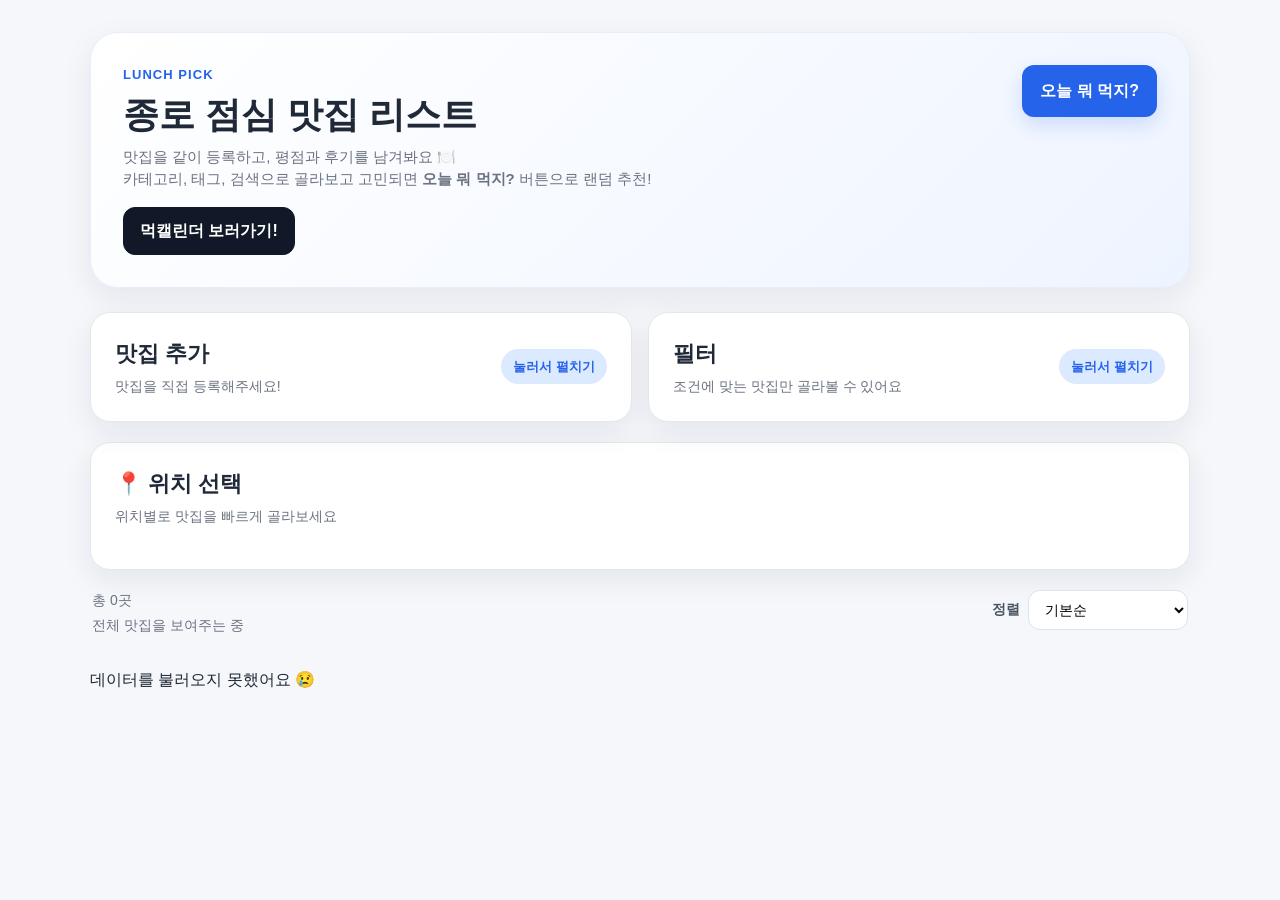
==== commit f6c138d1: "수정" ====
--- a/index.html
+++ b/index.html
@@ -214,8 +214,8 @@
 
       <section class="panel area-panel">
         <div class="section-title-wrap">
-          <h2>📍 지역 선택</h2>
-          <p>지역별로 맛집을 빠르게 골라보세요</p>
+          <h2>📍 위치 선택</h2>
+          <p>위치별로 맛집을 빠르게 골라보세요</p>
         </div>
 
         <div id="areaFilters" class="area-filter">
